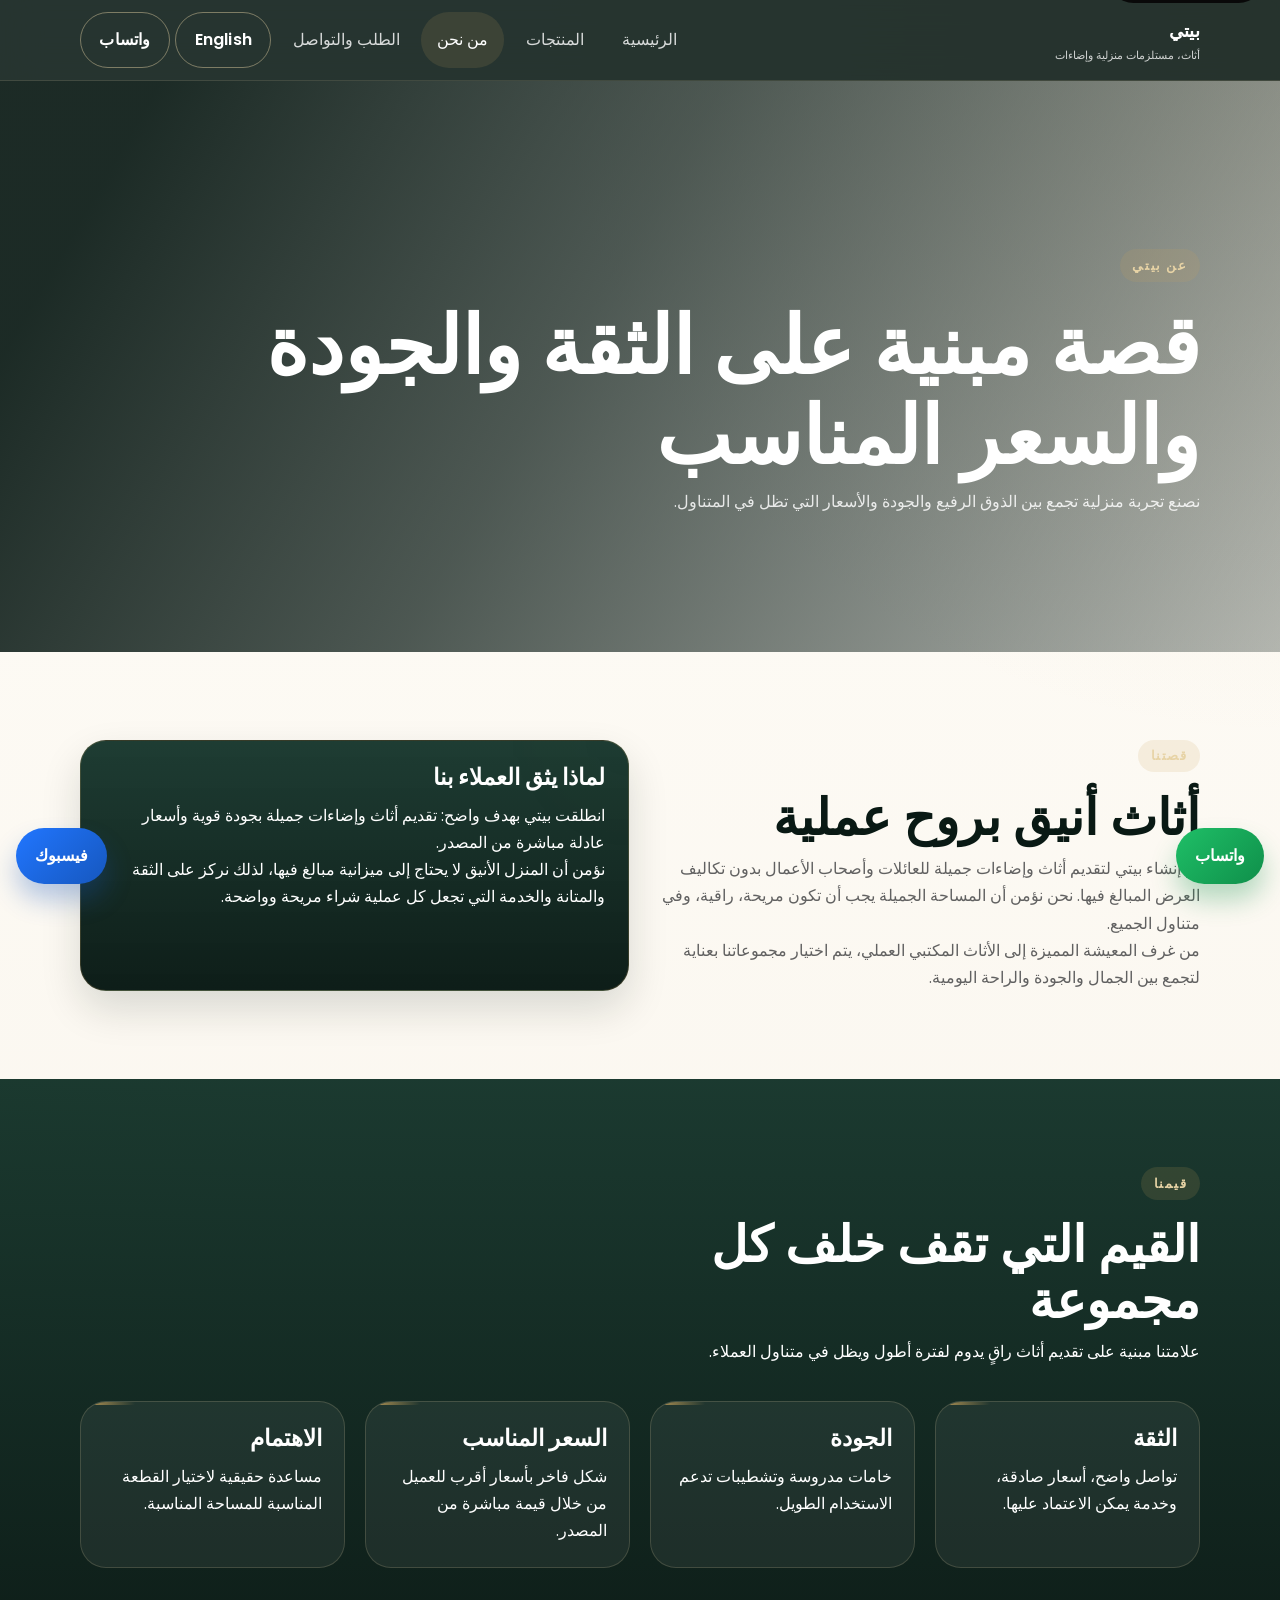
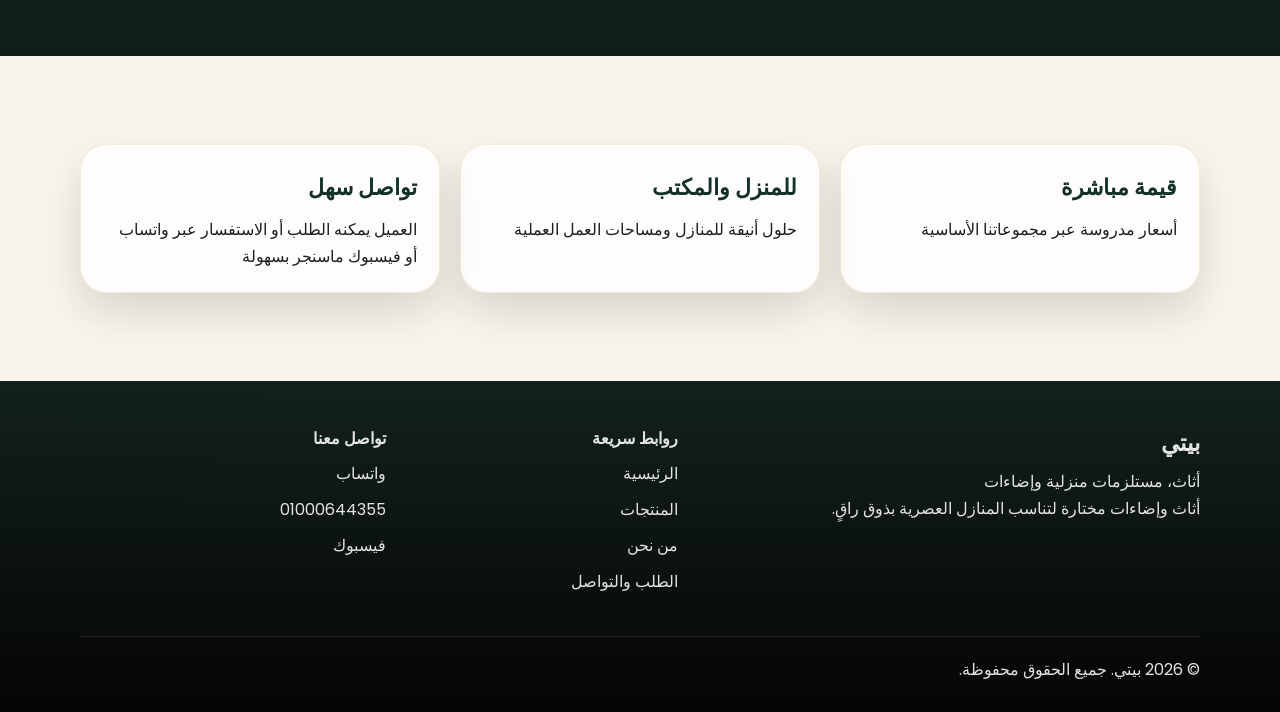
==== about-ar.html @ 2ae5bf15 "yarab y work perfectly" ====
<!DOCTYPE html>
<html lang="ar" dir="rtl">
<head>
  <meta charset="UTF-8">
  <meta name="viewport" content="width=device-width, initial-scale=1.0">
  <meta name="description" content="تعرف على بيتي، علامة مبنية على الثقة والجودة والسعر المناسب.">
  <title>بيتي | من نحن</title>
  <link rel="preconnect" href="https://fonts.googleapis.com">
  <link rel="preconnect" href="https://fonts.gstatic.com" crossorigin>
  <link href="https://fonts.googleapis.com/css2?family=Playfair+Display:wght@500;600;700&family=Poppins:wght@300;400;500;600;700&display=swap" rel="stylesheet">
  <link rel="stylesheet" href="styles.css">
</head>
<body>
  <a class="skip-link" href="#main-content">تخطى إلى المحتوى</a>

  <header class="site-header">
    <div class="container">
      <nav class="navbar" aria-label="التنقل الرئيسي">
        <a class="brand" href="index-ar.html" aria-label="الصفحة الرئيسية لبيتي">
          <span class="brand-text">
            <strong>بيتي</strong>
            <small>أثاث، مستلزمات منزلية وإضاءات</small>
          </span>
        </a>

        <button class="nav-toggle" type="button" aria-expanded="false" aria-controls="nav-menu" aria-label="فتح القائمة">
          <span></span>
          <span></span>
          <span></span>
        </button>

        <div class="nav-menu" id="nav-menu">
          <a class="nav-link" href="index-ar.html">الرئيسية</a>
          <a class="nav-link" href="products-ar.html">المنتجات</a>
          <a class="nav-link active" href="about-ar.html" aria-current="page">من نحن</a>
          <a class="nav-link" href="contact-ar.html">الطلب والتواصل</a>
          <a class="button button-sm button-outline" href="about.html">English</a>
          <a class="button button-sm button-outline" href="https://wa.me/201000644355?text=%D9%85%D8%B1%D8%AD%D8%A8%D8%A7%D9%8B%20%D8%A8%D9%8A%D8%AA%D9%8A%D8%8C%20%D8%A3%D8%B1%D9%8A%D8%AF%20%D9%85%D8%B9%D8%B1%D9%81%D8%A9%20%D9%85%D8%B2%D9%8A%D8%AF%20%D8%B9%D9%86%20%D8%B9%D9%84%D8%A7%D9%85%D8%AA%D9%83%D9%85." target="_blank" rel="noopener noreferrer">واتساب</a>
        </div>
      </nav>
    </div>
  </header>

  <main id="main-content">
    <section class="page-hero page-hero-about">
      <div class="container reveal">
        <span class="eyebrow">عن بيتي</span>
        <h1>قصة مبنية على الثقة والجودة والسعر المناسب</h1>
        <p>نصنع تجربة منزلية تجمع بين الذوق الرفيع والجودة والأسعار التي تظل في المتناول.</p>
      </div>
    </section>

    <section class="section">
      <div class="container split-layout">
        <div class="split-content reveal">
          <span class="eyebrow">قصتنا</span>
          <h2>أثاث أنيق بروح عملية</h2>
          <p>تم إنشاء بيتي لتقديم أثاث وإضاءات جميلة للعائلات وأصحاب الأعمال بدون تكاليف العرض المبالغ فيها. نحن نؤمن أن المساحة الجميلة يجب أن تكون مريحة، راقية، وفي متناول الجميع.</p>
          <p>من غرف المعيشة المميزة إلى الأثاث المكتبي العملي، يتم اختيار مجموعاتنا بعناية لتجمع بين الجمال والجودة والراحة اليومية.</p>
        </div>
        <div class="split-card reveal">
          <h3>لماذا يثق العملاء بنا</h3>
          <p>انطلقت بيتي بهدف واضح: تقديم أثاث وإضاءات جميلة بجودة قوية وأسعار عادلة مباشرة من المصدر.</p>
          <p>نؤمن أن المنزل الأنيق لا يحتاج إلى ميزانية مبالغ فيها، لذلك نركز على الثقة والمتانة والخدمة التي تجعل كل عملية شراء مريحة وواضحة.</p>
        </div>
      </div>
    </section>

    <section class="section section-alt">
      <div class="container">
        <div class="section-heading reveal">
          <span class="eyebrow">قيمنا</span>
          <h2>القيم التي تقف خلف كل مجموعة</h2>
          <p>علامتنا مبنية على تقديم أثاث راقٍ يدوم لفترة أطول ويظل في متناول العملاء.</p>
        </div>

        <div class="feature-grid">
          <article class="feature-card reveal">
            <h3>الثقة</h3>
            <p>تواصل واضح، أسعار صادقة، وخدمة يمكن الاعتماد عليها.</p>
          </article>
          <article class="feature-card reveal">
            <h3>الجودة</h3>
            <p>خامات مدروسة وتشطيبات تدعم الاستخدام الطويل.</p>
          </article>
          <article class="feature-card reveal">
            <h3>السعر المناسب</h3>
            <p>شكل فاخر بأسعار أقرب للعميل من خلال قيمة مباشرة من المصدر.</p>
          </article>
          <article class="feature-card reveal">
            <h3>الاهتمام</h3>
            <p>مساعدة حقيقية لاختيار القطعة المناسبة للمساحة المناسبة.</p>
          </article>
        </div>
      </div>
    </section>

    <section class="section">
      <div class="container stats-grid">
        <article class="stat-card reveal">
          <strong>قيمة مباشرة</strong>
          <span>أسعار مدروسة عبر مجموعاتنا الأساسية</span>
        </article>
        <article class="stat-card reveal">
          <strong>للمنزل والمكتب</strong>
          <span>حلول أنيقة للمنازل ومساحات العمل العملية</span>
        </article>
        <article class="stat-card reveal">
          <strong>تواصل سهل</strong>
          <span>العميل يمكنه الطلب أو الاستفسار عبر واتساب أو فيسبوك ماسنجر بسهولة</span>
        </article>
      </div>
    </section>
  </main>

  <footer class="site-footer">
    <div class="container footer-content">
      <div>
        <h3>بيتي</h3>
        <p>أثاث، مستلزمات منزلية وإضاءات</p>
        <p>أثاث وإضاءات مختارة لتناسب المنازل العصرية بذوق راقٍ.</p>
      </div>
      <div>
        <h4>روابط سريعة</h4>
        <a href="index-ar.html">الرئيسية</a>
        <a href="products-ar.html">المنتجات</a>
        <a href="about-ar.html">من نحن</a>
        <a href="contact-ar.html">الطلب والتواصل</a>
      </div>
      <div>
        <h4>تواصل معنا</h4>
        <a href="https://wa.me/201000644355" target="_blank" rel="noopener noreferrer">واتساب</a>
        <a href="tel:+201000644355">01000644355</a>
        <a href="https://www.facebook.com/profile.php?id=61565101641200" target="_blank" rel="noopener noreferrer">فيسبوك</a>
      </div>
    </div>
    <div class="container footer-bottom">
      <p>© 2026 بيتي. جميع الحقوق محفوظة.</p>
    </div>
  </footer>

  <a class="floating-facebook" href="https://www.facebook.com/profile.php?id=61565101641200" target="_blank" rel="noopener noreferrer" aria-label="افتح فيسبوك">
    <span>فيسبوك</span>
  </a>
  <a class="floating-whatsapp" href="https://wa.me/201000644355?text=%D9%85%D8%B1%D8%AD%D8%A8%D8%A7%D9%8B%20%D8%A8%D9%8A%D8%AA%D9%8A%D8%8C%20%D8%A3%D8%B1%D9%8A%D8%AF%20%D9%85%D8%B9%D8%B1%D9%81%D8%A9%20%D9%85%D8%B2%D9%8A%D8%AF%20%D8%B9%D9%86%20%D8%B9%D9%84%D8%A7%D9%85%D8%AA%D9%83%D9%85." target="_blank" rel="noopener noreferrer" aria-label="التواصل على واتساب">
    <span>واتساب</span>
  </a>

  <script src="script.js"></script>
</body>
</html>
---- styles.css ----
:root {
  --color-forest: #123228;
  --color-forest-deep: #091914;
  --color-gold: #c7a15a;
  --color-gold-soft: #e7d3a5;
  --color-black: #090909;
  --color-white: #ffffff;
  --color-cream: #f7f2e9;
  --color-text: #1f1f1f;
  --color-muted: #616161;
  --color-border: rgba(199, 161, 90, 0.22);
  --shadow-soft: 0 20px 60px rgba(9, 9, 9, 0.12);
  --shadow-card: 0 18px 40px rgba(9, 25, 20, 0.14);
  --radius-lg: 26px;
  --radius-md: 18px;
  --radius-sm: 12px;
  --container: min(1120px, calc(100% - 2rem));
  --transition: 280ms ease;
}

*,
*::before,
*::after {
  box-sizing: border-box;
}

html {
  scroll-behavior: smooth;
}

html[dir="rtl"] body {
  direction: rtl;
}

body {
  margin: 0;
  font-family: "Poppins", sans-serif;
  color: var(--color-text);
  background:
    radial-gradient(circle at top right, rgba(199, 161, 90, 0.12), transparent 28%),
    linear-gradient(180deg, #fffdf8 0%, #f7f2e9 100%);
  line-height: 1.7;
}

img {
  display: block;
  max-width: 100%;
}

a {
  color: inherit;
  text-decoration: none;
}

button,
input,
textarea {
  font: inherit;
}

.skip-link {
  position: absolute;
  top: -3rem;
  left: 1rem;
  z-index: 1000;
  padding: 0.75rem 1rem;
  background: var(--color-black);
  color: var(--color-white);
  border-radius: 999px;
}

.skip-link:focus {
  top: 1rem;
}

html[dir="rtl"] .skip-link {
  left: auto;
  right: 1rem;
}

.container {
  width: var(--container);
  margin-inline: auto;
}

.site-header {
  position: sticky;
  top: 0;
  z-index: 999;
  backdrop-filter: blur(18px);
  background: rgba(9, 25, 20, 0.88);
  border-bottom: 1px solid rgba(231, 211, 165, 0.14);
}

.navbar {
  position: relative;
  display: flex;
  align-items: center;
  justify-content: space-between;
  min-height: 80px;
  gap: 1rem;
}

.brand {
  display: inline-flex;
  align-items: center;
  gap: 0.85rem;
  color: var(--color-white);
}

.brand-text {
  display: flex;
  flex-direction: column;
  gap: 0.1rem;
}

.brand-text strong {
  font-family: "Playfair Display", serif;
  font-size: 1.1rem;
  letter-spacing: 0.02em;
}

.brand-text small {
  font-size: 0.7rem;
  color: rgba(255, 255, 255, 0.78);
}

.nav-toggle {
  display: inline-flex;
  flex-direction: column;
  justify-content: center;
  gap: 0.3rem;
  width: 3rem;
  height: 3rem;
  border: 1px solid rgba(231, 211, 165, 0.25);
  border-radius: 50%;
  background: transparent;
  color: var(--color-white);
  cursor: pointer;
}

.nav-toggle span {
  width: 1.2rem;
  height: 2px;
  margin-inline: auto;
  background: var(--color-white);
  transition: transform var(--transition), opacity var(--transition);
}

.nav-menu {
  position: absolute;
  inset: calc(100% + 0.8rem) 0 auto;
  display: grid;
  gap: 0.35rem;
  padding: 1rem;
  border-radius: var(--radius-md);
  background: rgba(7, 16, 13, 0.97);
  border: 1px solid rgba(231, 211, 165, 0.18);
  box-shadow: var(--shadow-soft);
  opacity: 0;
  visibility: hidden;
  transform: translateY(-10px);
  transition: opacity var(--transition), transform var(--transition), visibility var(--transition);
}

.nav-menu.is-open {
  opacity: 1;
  visibility: visible;
  transform: translateY(0);
}

.nav-link {
  padding: 0.9rem 1rem;
  color: rgba(255, 255, 255, 0.82);
  border-radius: 999px;
  transition: color var(--transition), background-color var(--transition);
}

.nav-link:hover,
.nav-link.active {
  color: var(--color-white);
  background: rgba(199, 161, 90, 0.14);
}

.button {
  display: inline-flex;
  align-items: center;
  justify-content: center;
  gap: 0.5rem;
  min-height: 3.2rem;
  padding: 0.85rem 1.4rem;
  border-radius: 999px;
  border: 1px solid transparent;
  font-weight: 600;
  letter-spacing: 0.01em;
  transition: transform var(--transition), box-shadow var(--transition), background-color var(--transition), color var(--transition), border-color var(--transition);
}

.button:hover {
  transform: translateY(-2px);
}

.button-sm {
  min-height: 2.8rem;
  padding-inline: 1.15rem;
}

.button-primary {
  color: var(--color-forest-deep);
  background: linear-gradient(135deg, var(--color-gold-soft), var(--color-gold));
  box-shadow: 0 12px 24px rgba(199, 161, 90, 0.25);
}

.button-secondary,
.button-outline {
  color: var(--color-white);
  background: transparent;
  border-color: rgba(231, 211, 165, 0.45);
}

.button-secondary:hover,
.button-outline:hover {
  background: rgba(231, 211, 165, 0.08);
  box-shadow: 0 10px 20px rgba(9, 9, 9, 0.15);
}

.hero-section,
.page-hero {
  position: relative;
  overflow: hidden;
}

.hero-section {
  min-height: calc(100vh - 80px);
  display: grid;
  align-items: center;
}

.hero-background,
.page-hero::before {
  position: absolute;
  inset: 0;
  background-position: center;
  background-size: cover;
}

.hero-background {
  background-image: url("https://images.unsplash.com/photo-1505693416388-a4ab4f6b5f56?auto=format&fit=crop&w=1600&q=80");
  transform: scale(1.06);
}

.hero-overlay,
.page-hero::after {
  position: absolute;
  inset: 0;
  background:
    linear-gradient(120deg, rgba(9, 25, 20, 0.92) 10%, rgba(9, 25, 20, 0.72) 45%, rgba(9, 25, 20, 0.3) 100%);
}

.hero-content,
.page-hero .container {
  position: relative;
  z-index: 1;
  padding-block: 4.5rem;
}

.section-intro,
.section-heading {
  max-width: 40rem;
}

.eyebrow {
  display: inline-block;
  margin-bottom: 0.9rem;
  padding: 0.35rem 0.8rem;
  border-radius: 999px;
  background: rgba(199, 161, 90, 0.15);
  color: var(--color-gold-soft);
  font-size: 0.8rem;
  font-weight: 600;
  letter-spacing: 0.12em;
  text-transform: uppercase;
}

h1,
h2,
h3,
h4 {
  margin: 0 0 0.8rem;
  font-family: "Playfair Display", serif;
  line-height: 1.12;
}

h1 {
  font-size: clamp(2.5rem, 7vw, 5rem);
  color: var(--color-white);
}

h2 {
  font-size: clamp(2rem, 5vw, 3.1rem);
  color: var(--color-forest-deep);
}

h3 {
  font-size: 1.45rem;
  color: var(--color-forest-deep);
}

p {
  margin: 0;
  color: var(--color-muted);
}

.hero-subtitle,
.hero-copy {
  max-width: 42rem;
  color: rgba(255, 255, 255, 0.86);
}

.hero-copy {
  margin-top: 1rem;
}

html[dir="rtl"] .section-intro,
html[dir="rtl"] .section-heading,
html[dir="rtl"] .product-content,
html[dir="rtl"] .split-content,
html[dir="rtl"] .split-card,
html[dir="rtl"] .contact-panel,
html[dir="rtl"] .contact-form-card,
html[dir="rtl"] .site-footer {
  text-align: right;
}

.hero-actions {
  display: flex;
  flex-wrap: wrap;
  gap: 0.9rem;
  margin-top: 2rem;
}

.section {
  padding-block: 4.5rem;
}

.section-alt {
  background:
    linear-gradient(180deg, rgba(18, 50, 40, 0.96), rgba(9, 25, 20, 0.98)),
    radial-gradient(circle at top left, rgba(199, 161, 90, 0.16), transparent 24%);
  color: var(--color-white);
}

.section-alt h2,
.section-alt h3,
.section-alt p {
  color: var(--color-white);
}

.section-heading {
  margin-bottom: 2.2rem;
}

.product-grid,
.feature-grid,
.stats-grid {
  display: grid;
  gap: 1.25rem;
}

.product-grid {
  grid-template-columns: repeat(auto-fit, minmax(245px, 1fr));
}

.product-grid-large {
  grid-template-columns: repeat(auto-fit, minmax(260px, 1fr));
}

.product-card,
.feature-card,
.split-card,
.contact-form-card,
.contact-panel,
.stat-card,
.cta-box {
  border: 1px solid var(--color-border);
  border-radius: var(--radius-lg);
  background: rgba(255, 255, 255, 0.8);
  box-shadow: var(--shadow-card);
}

.section-alt .feature-card,
.section-alt .cta-box {
  background: rgba(255, 255, 255, 0.06);
  border-color: rgba(231, 211, 165, 0.18);
  box-shadow: none;
}

.product-card {
  overflow: hidden;
  transition: transform var(--transition), box-shadow var(--transition), border-color var(--transition);
}

.product-card:hover,
.gallery-card:hover {
  transform: translateY(-8px);
  box-shadow: 0 22px 42px rgba(9, 25, 20, 0.18);
}

.product-card:hover {
  border-color: rgba(199, 161, 90, 0.45);
}

.product-media {
  overflow: hidden;
  aspect-ratio: 1 / 0.88;
}

.product-media img,
.gallery-card img {
  width: 100%;
  height: 100%;
  object-fit: cover;
  transition: transform 450ms ease;
}

.product-card:hover .product-media img,
.gallery-card:hover img {
  transform: scale(1.06);
}

.product-content,
.feature-card,
.split-card,
.contact-form-card,
.contact-panel,
.stat-card {
  padding: 1.4rem;
}

.product-category {
  display: inline-block;
  margin-bottom: 0.7rem;
  color: var(--color-gold);
  font-size: 0.82rem;
  font-weight: 600;
  text-transform: uppercase;
  letter-spacing: 0.09em;
}

.product-content strong {
  display: inline-block;
  margin-top: 1rem;
  color: var(--color-forest);
  font-weight: 700;
}

.feature-grid {
  grid-template-columns: repeat(auto-fit, minmax(220px, 1fr));
}

.feature-card {
  position: relative;
  overflow: hidden;
}

.feature-card::before {
  content: "";
  position: absolute;
  inset: 0 auto auto 0;
  width: 54px;
  height: 3px;
  background: linear-gradient(90deg, var(--color-gold), transparent);
}

.gallery-grid {
  display: grid;
  grid-template-columns: repeat(2, 1fr);
  gap: 1rem;
}

.gallery-card {
  overflow: hidden;
  min-height: 220px;
  border-radius: var(--radius-lg);
  box-shadow: var(--shadow-card);
  transition: transform var(--transition), box-shadow var(--transition);
}

.gallery-tall {
  grid-row: span 2;
}

.gallery-wide {
  grid-column: 1 / -1;
}

.cta-section {
  padding-top: 0;
}

.cta-box {
  display: grid;
  gap: 1.2rem;
  align-items: center;
  padding: 1.8rem;
}

.page-hero {
  padding-block: 6rem 4rem;
  color: var(--color-white);
}

.page-hero::before {
  content: "";
}

.page-hero::after {
  content: "";
}

.page-hero-products::before {
  background-image: url("https://images.unsplash.com/photo-1484154218962-a197022b5858?auto=format&fit=crop&w=1600&q=80");
}

.page-hero-about::before {
  background-image: url("https://images.unsplash.com/photo-1524758631624-e2822e304c36?auto=format&fit=crop&w=1600&q=80");
}

.page-hero-contact::before {
  background-image: url("https://images.unsplash.com/photo-1497366754035-f200968a6e72?auto=format&fit=crop&w=1600&q=80");
}

.page-hero p {
  max-width: 42rem;
  color: rgba(255, 255, 255, 0.84);
}

.filter-bar {
  display: flex;
  flex-wrap: wrap;
  gap: 0.75rem;
  margin-bottom: 2rem;
}

.filter-button {
  min-height: 2.9rem;
  padding: 0.8rem 1.2rem;
  border: 1px solid rgba(18, 50, 40, 0.12);
  border-radius: 999px;
  background: rgba(255, 255, 255, 0.9);
  color: var(--color-forest);
  cursor: pointer;
  transition: transform var(--transition), background-color var(--transition), color var(--transition), border-color var(--transition);
}

.filter-button:hover,
.filter-button.is-active {
  color: var(--color-white);
  background: var(--color-forest);
  border-color: var(--color-forest);
  transform: translateY(-2px);
}

.filter-item.is-hidden {
  display: none;
}

.split-layout,
.contact-layout {
  display: grid;
  gap: 1.4rem;
}

.split-card {
  background:
    linear-gradient(180deg, rgba(18, 50, 40, 0.95), rgba(9, 25, 20, 0.98)),
    radial-gradient(circle at top right, rgba(199, 161, 90, 0.16), transparent 25%);
}

.split-card h3,
.split-card p {
  color: var(--color-white);
}

.stats-grid {
  grid-template-columns: repeat(auto-fit, minmax(220px, 1fr));
}

.stat-card strong {
  display: block;
  margin-bottom: 0.65rem;
  font-family: "Playfair Display", serif;
  font-size: 1.4rem;
  color: var(--color-forest);
}

.contact-list {
  display: grid;
  gap: 0.85rem;
  margin-top: 1.6rem;
}

.quick-contact-grid {
  display: grid;
  gap: 0.85rem;
  margin-block: 1.2rem 1.4rem;
}

.quick-contact-card {
  display: grid;
  gap: 0.25rem;
  padding: 1rem 1.15rem;
  border-radius: var(--radius-md);
  border: 1px solid var(--color-border);
  box-shadow: var(--shadow-card);
  transition: transform var(--transition), box-shadow var(--transition), border-color var(--transition);
}

.quick-contact-card:hover {
  transform: translateY(-4px);
  box-shadow: 0 18px 30px rgba(9, 25, 20, 0.15);
}

.quick-contact-card strong {
  color: var(--color-white);
}

.quick-contact-card span {
  color: rgba(255, 255, 255, 0.84);
}

.quick-whatsapp {
  background: linear-gradient(135deg, #19b85e, #0f8f4a);
}

.quick-facebook {
  background: linear-gradient(135deg, #2176ff, #1657be);
}

.quick-call {
  background: linear-gradient(135deg, var(--color-forest), var(--color-forest-deep));
}

.contact-item {
  display: grid;
  gap: 0.2rem;
  padding: 1rem 1.15rem;
  border-radius: var(--radius-md);
  background: rgba(18, 50, 40, 0.05);
  transition: transform var(--transition), background-color var(--transition);
}

.contact-item:hover {
  transform: translateY(-3px);
  background: rgba(199, 161, 90, 0.12);
}

.contact-item strong {
  color: var(--color-forest);
}

.contact-form {
  display: grid;
  gap: 0.8rem;
}

.contact-form label {
  color: var(--color-forest);
  font-weight: 600;
}

.contact-form input,
.contact-form textarea,
.contact-form select {
  width: 100%;
  padding: 0.9rem 1rem;
  border: 1px solid rgba(18, 50, 40, 0.14);
  border-radius: 14px;
  background: rgba(255, 255, 255, 0.9);
  color: var(--color-text);
  outline: none;
  transition: border-color var(--transition), box-shadow var(--transition);
}

.contact-form input:focus,
.contact-form textarea:focus,
.contact-form select:focus {
  border-color: var(--color-gold);
  box-shadow: 0 0 0 4px rgba(199, 161, 90, 0.14);
}

.form-note,
.form-status {
  font-size: 0.92rem;
}

.form-status {
  color: var(--color-forest);
  min-height: 1.2rem;
}

.form-status.is-success {
  color: #157347;
}

.form-status.is-error {
  color: #a63a24;
}

.site-footer {
  padding-top: 3rem;
  color: rgba(255, 255, 255, 0.86);
  background:
    linear-gradient(180deg, rgba(9, 25, 20, 0.96), rgba(0, 0, 0, 0.98)),
    radial-gradient(circle at top left, rgba(199, 161, 90, 0.18), transparent 22%);
}

.footer-content {
  display: grid;
  gap: 1.5rem;
  padding-bottom: 2rem;
}

.site-footer h3,
.site-footer h4,
.site-footer p,
.site-footer a {
  color: rgba(255, 255, 255, 0.88);
}

.site-footer h4 {
  margin-bottom: 0.8rem;
}

.site-footer a {
  display: block;
  margin-bottom: 0.55rem;
  transition: color var(--transition);
}

.site-footer a:hover {
  color: var(--color-gold-soft);
}

.footer-bottom {
  padding-block: 1.2rem 1.8rem;
  border-top: 1px solid rgba(231, 211, 165, 0.12);
}

.floating-whatsapp {
  position: fixed;
  right: 1rem;
  bottom: 1rem;
  z-index: 990;
  display: inline-flex;
  align-items: center;
  justify-content: center;
  min-height: 3.5rem;
  padding-inline: 1.2rem;
  border-radius: 999px;
  background: linear-gradient(135deg, #1fbf67, #0f8f4a);
  color: var(--color-white);
  font-weight: 700;
  box-shadow: 0 16px 26px rgba(15, 143, 74, 0.3);
  transition: transform var(--transition), box-shadow var(--transition);
}

.floating-whatsapp:hover {
  transform: translateY(-3px);
  box-shadow: 0 22px 30px rgba(15, 143, 74, 0.36);
}

.floating-facebook {
  position: fixed;
  left: 1rem;
  bottom: 1rem;
  z-index: 990;
  display: inline-flex;
  align-items: center;
  justify-content: center;
  min-height: 3.5rem;
  padding-inline: 1.2rem;
  border-radius: 999px;
  background: linear-gradient(135deg, #2176ff, #1657be);
  color: var(--color-white);
  font-weight: 700;
  box-shadow: 0 16px 26px rgba(22, 87, 190, 0.3);
  transition: transform var(--transition), box-shadow var(--transition);
}

.floating-facebook:hover {
  transform: translateY(-3px);
  box-shadow: 0 22px 30px rgba(22, 87, 190, 0.36);
}

.product-actions {
  display: flex;
  flex-wrap: wrap;
  gap: 0.75rem;
  margin-top: 1rem;
}

.product-actions .button {
  min-height: 2.85rem;
  padding-inline: 1.05rem;
  flex: 1 1 180px;
}

.facebook-product-link.is-copied {
  color: var(--color-forest-deep);
  background: linear-gradient(135deg, var(--color-gold-soft), var(--color-gold));
  border-color: transparent;
}

.form-grid {
  display: grid;
  gap: 0.9rem;
}

.info-list {
  display: grid;
  gap: 0.85rem;
  margin-block: 1.4rem 1.6rem;
}

.info-item {
  display: grid;
  gap: 0.2rem;
  padding: 1rem 1.15rem;
  border-radius: var(--radius-md);
  background: rgba(18, 50, 40, 0.05);
}

.info-item strong {
  color: var(--color-forest);
}

.reveal {
  opacity: 0;
  transform: translateY(26px);
  transition: opacity 700ms ease, transform 700ms ease;
}

.reveal.is-visible {
  opacity: 1;
  transform: translateY(0);
}

@media (min-width: 720px) {
  .gallery-grid {
    grid-template-columns: repeat(4, 1fr);
    grid-auto-rows: 220px;
  }

  .cta-box,
  .split-layout,
  .contact-layout,
  .footer-content {
    grid-template-columns: repeat(2, minmax(0, 1fr));
  }

  .form-grid {
    grid-template-columns: repeat(2, minmax(0, 1fr));
  }

  .quick-contact-grid {
    grid-template-columns: repeat(3, minmax(0, 1fr));
  }
}

@media (min-width: 900px) {
  .nav-toggle {
    display: none;
  }

  .nav-menu {
    position: static;
    display: flex;
    align-items: center;
    gap: 0.35rem;
    padding: 0;
    background: transparent;
    border: 0;
    box-shadow: none;
    opacity: 1;
    visibility: visible;
    transform: none;
  }

  .nav-link {
    padding-inline: 1rem;
  }

  .hero-content {
    padding-block: 7rem;
  }

  .section {
    padding-block: 5.5rem;
  }

  .contact-layout {
    grid-template-columns: 0.95fr 1.05fr;
  }

  .footer-content {
    grid-template-columns: 1.3fr 0.7fr 0.8fr;
  }
}

@media (max-width: 719px) {
  .gallery-tall,
  .gallery-wide {
    grid-row: auto;
    grid-column: auto;
  }

  .floating-facebook,
  .floating-whatsapp {
    min-height: 3.15rem;
    padding-inline: 0.95rem;
    font-size: 0.9rem;
  }
}

@media (prefers-reduced-motion: reduce) {
  html {
    scroll-behavior: auto;
  }

  *,
  *::before,
  *::after {
    animation-duration: 0.01ms !important;
    animation-iteration-count: 1 !important;
    transition-duration: 0.01ms !important;
    scroll-behavior: auto !important;
  }

  .reveal {
    opacity: 1;
    transform: none;
  }
}
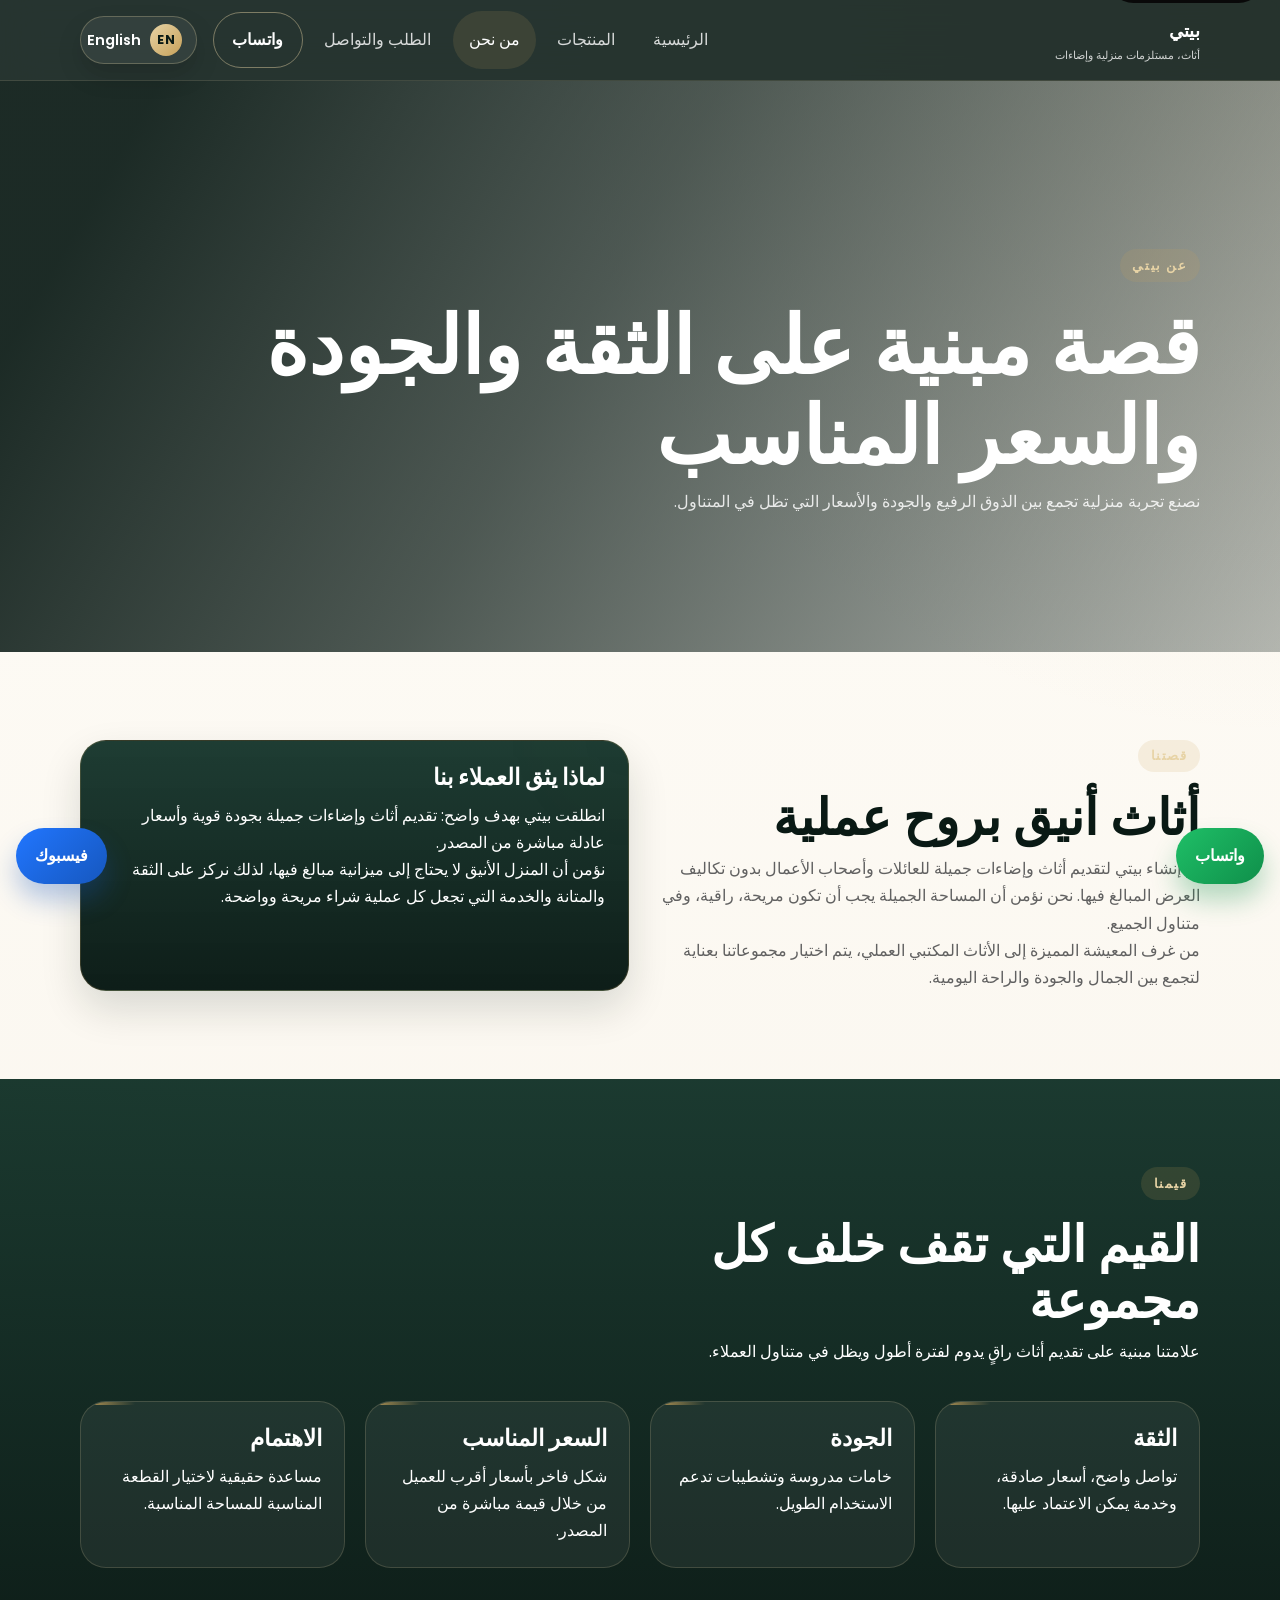
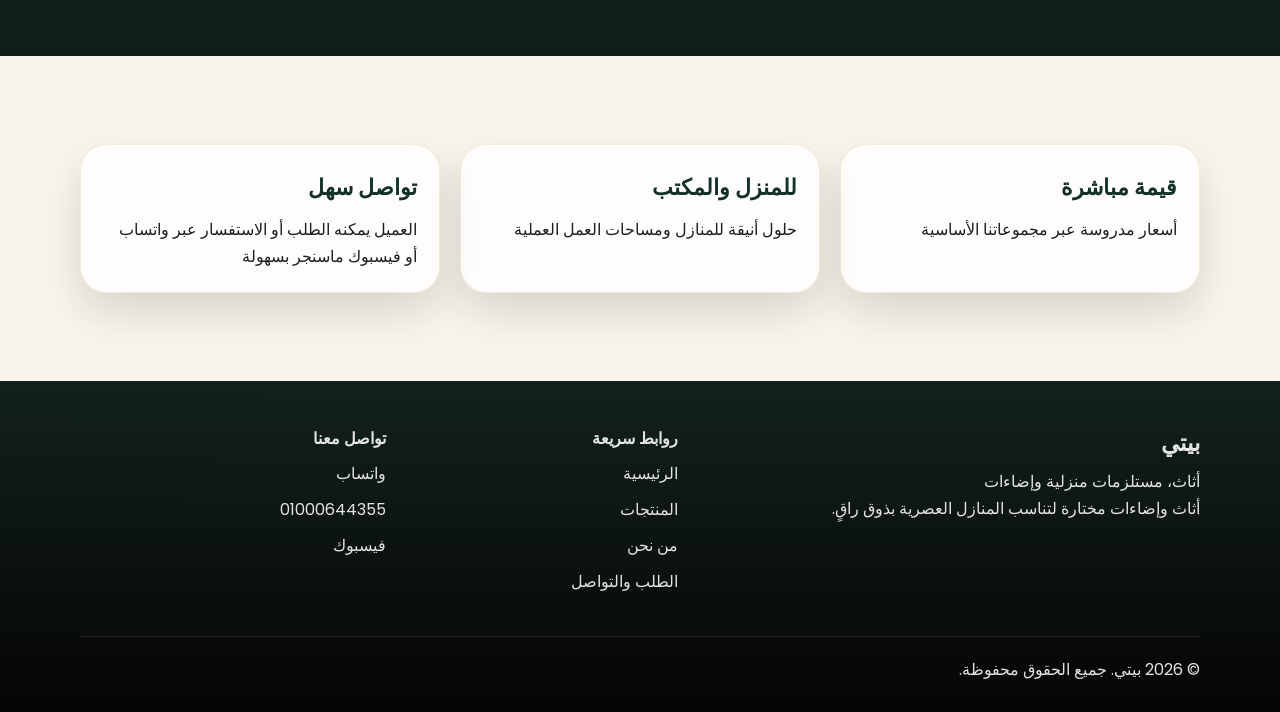
==== commit 2da88b3f: "again" ====
--- a/about-ar.html
+++ b/about-ar.html
@@ -23,20 +23,28 @@
           </span>
         </a>
 
-        <button class="nav-toggle" type="button" aria-expanded="false" aria-controls="nav-menu" aria-label="فتح القائمة">
-          <span></span>
-          <span></span>
-          <span></span>
-        </button>
-
         <div class="nav-menu" id="nav-menu">
           <a class="nav-link" href="index-ar.html">الرئيسية</a>
           <a class="nav-link" href="products-ar.html">المنتجات</a>
           <a class="nav-link active" href="about-ar.html" aria-current="page">من نحن</a>
           <a class="nav-link" href="contact-ar.html">الطلب والتواصل</a>
-          <a class="button button-sm button-outline" href="about.html">English</a>
           <a class="button button-sm button-outline" href="https://wa.me/201000644355?text=%D9%85%D8%B1%D8%AD%D8%A8%D8%A7%D9%8B%20%D8%A8%D9%8A%D8%AA%D9%8A%D8%8C%20%D8%A3%D8%B1%D9%8A%D8%AF%20%D9%85%D8%B9%D8%B1%D9%81%D8%A9%20%D9%85%D8%B2%D9%8A%D8%AF%20%D8%B9%D9%86%20%D8%B9%D9%84%D8%A7%D9%85%D8%AA%D9%83%D9%85." target="_blank" rel="noopener noreferrer">واتساب</a>
         </div>
+
+        <div class="navbar-actions">
+          <a class="lang-switch" href="about.html" aria-label="التبديل إلى الإنجليزية">
+            <span class="lang-switch-code">EN</span>
+            <span class="lang-switch-text">English</span>
+          </a>
+
+          <button class="nav-toggle" type="button" aria-expanded="false" aria-controls="nav-menu" aria-label="فتح القائمة" data-open-label="فتح القائمة" data-close-label="إغلاق القائمة">
+            <span></span>
+            <span></span>
+            <span></span>
+          </button>
+        </div>
+
+        <button class="nav-backdrop" type="button" aria-label="إغلاق التنقل"></button>
       </nav>
     </div>
   </header>
--- a/styles.css
+++ b/styles.css
@@ -42,6 +42,10 @@
   line-height: 1.7;
 }
 
+body.nav-open {
+  overflow: hidden;
+}
+
 img {
   display: block;
   max-width: 100%;
@@ -87,6 +91,7 @@
   position: sticky;
   top: 0;
   z-index: 999;
+  isolation: isolate;
   backdrop-filter: blur(18px);
   background: rgba(9, 25, 20, 0.88);
   border-bottom: 1px solid rgba(231, 211, 165, 0.14);
@@ -96,7 +101,6 @@
   position: relative;
   display: flex;
   align-items: center;
-  justify-content: space-between;
   min-height: 80px;
   gap: 1rem;
 }
@@ -105,6 +109,7 @@
   display: inline-flex;
   align-items: center;
   gap: 0.85rem;
+  min-width: 0;
   color: var(--color-white);
 }
 
@@ -118,11 +123,59 @@
   font-family: "Playfair Display", serif;
   font-size: 1.1rem;
   letter-spacing: 0.02em;
+  white-space: nowrap;
 }
 
 .brand-text small {
   font-size: 0.7rem;
   color: rgba(255, 255, 255, 0.78);
+}
+
+.navbar-actions {
+  display: inline-flex;
+  align-items: center;
+  gap: 0.7rem;
+  margin-inline-start: auto;
+}
+
+.lang-switch {
+  display: inline-flex;
+  align-items: center;
+  gap: 0.55rem;
+  min-height: 3rem;
+  padding: 0.35rem 0.85rem 0.35rem 0.4rem;
+  border: 1px solid rgba(231, 211, 165, 0.28);
+  border-radius: 999px;
+  background: rgba(255, 255, 255, 0.06);
+  color: var(--color-white);
+  box-shadow: 0 12px 24px rgba(0, 0, 0, 0.16);
+  transition: transform var(--transition), background-color var(--transition), border-color var(--transition);
+}
+
+.lang-switch:hover {
+  transform: translateY(-2px);
+  background: rgba(255, 255, 255, 0.1);
+  border-color: rgba(231, 211, 165, 0.42);
+}
+
+.lang-switch-code {
+  display: inline-flex;
+  align-items: center;
+  justify-content: center;
+  width: 2rem;
+  height: 2rem;
+  border-radius: 50%;
+  background: linear-gradient(135deg, var(--color-gold-soft), var(--color-gold));
+  color: var(--color-forest-deep);
+  font-size: 0.78rem;
+  font-weight: 700;
+  letter-spacing: 0.08em;
+}
+
+.lang-switch-text {
+  font-size: 0.9rem;
+  font-weight: 600;
+  line-height: 1;
 }
 
 .nav-toggle {
@@ -130,13 +183,21 @@
   flex-direction: column;
   justify-content: center;
   gap: 0.3rem;
-  width: 3rem;
-  height: 3rem;
+  width: 3.25rem;
+  height: 3.25rem;
+  padding: 0;
   border: 1px solid rgba(231, 211, 165, 0.25);
-  border-radius: 50%;
-  background: transparent;
+  border-radius: 999px;
+  background: rgba(255, 255, 255, 0.06);
   color: var(--color-white);
   cursor: pointer;
+  transition: background-color var(--transition), border-color var(--transition), transform var(--transition);
+}
+
+.nav-toggle:hover {
+  transform: translateY(-2px);
+  background: rgba(255, 255, 255, 0.1);
+  border-color: rgba(231, 211, 165, 0.42);
 }
 
 .nav-toggle span {
@@ -147,19 +208,34 @@
   transition: transform var(--transition), opacity var(--transition);
 }
 
+.nav-toggle.is-open span:nth-child(1) {
+  transform: translateY(0.32rem) rotate(45deg);
+}
+
+.nav-toggle.is-open span:nth-child(2) {
+  opacity: 0;
+}
+
+.nav-toggle.is-open span:nth-child(3) {
+  transform: translateY(-0.32rem) rotate(-45deg);
+}
+
 .nav-menu {
   position: absolute;
   inset: calc(100% + 0.8rem) 0 auto;
   display: grid;
-  gap: 0.35rem;
+  gap: 0.55rem;
   padding: 1rem;
-  border-radius: var(--radius-md);
+  border-radius: 24px;
   background: rgba(7, 16, 13, 0.97);
   border: 1px solid rgba(231, 211, 165, 0.18);
   box-shadow: var(--shadow-soft);
   opacity: 0;
   visibility: hidden;
   transform: translateY(-10px);
+  z-index: 1002;
+  max-height: calc(100vh - 7rem);
+  overflow-y: auto;
   transition: opacity var(--transition), transform var(--transition), visibility var(--transition);
 }
 
@@ -169,17 +245,46 @@
   transform: translateY(0);
 }
 
+.nav-menu .button {
+  width: 100%;
+}
+
+.nav-backdrop {
+  position: fixed;
+  inset: 0;
+  z-index: 1001;
+  border: 0;
+  padding: 0;
+  background: rgba(9, 25, 20, 0.52);
+  opacity: 0;
+  visibility: hidden;
+  pointer-events: none;
+  transition: opacity var(--transition), visibility var(--transition);
+}
+
+.nav-backdrop.is-open {
+  opacity: 1;
+  visibility: visible;
+  pointer-events: auto;
+}
+
 .nav-link {
-  padding: 0.9rem 1rem;
+  display: flex;
+  align-items: center;
+  min-height: 3.25rem;
+  padding: 0.95rem 1rem;
   color: rgba(255, 255, 255, 0.82);
-  border-radius: 999px;
-  transition: color var(--transition), background-color var(--transition);
+  border: 1px solid rgba(255, 255, 255, 0.04);
+  border-radius: 18px;
+  background: rgba(255, 255, 255, 0.03);
+  transition: color var(--transition), background-color var(--transition), border-color var(--transition);
 }
 
 .nav-link:hover,
 .nav-link.active {
   color: var(--color-white);
   background: rgba(199, 161, 90, 0.14);
+  border-color: rgba(231, 211, 165, 0.16);
 }
 
 .button {
@@ -873,6 +978,10 @@
     display: none;
   }
 
+  .navbar-actions {
+    margin-inline-start: 0;
+  }
+
   .nav-menu {
     position: static;
     display: flex;
@@ -885,10 +994,25 @@
     opacity: 1;
     visibility: visible;
     transform: none;
+    max-height: none;
+    overflow: visible;
+    margin-inline-start: auto;
   }
 
   .nav-link {
     padding-inline: 1rem;
+    min-height: auto;
+    border: 0;
+    border-radius: 999px;
+    background: transparent;
+  }
+
+  .nav-menu .button {
+    width: auto;
+  }
+
+  .nav-backdrop {
+    display: none;
   }
 
   .hero-content {
@@ -909,6 +1033,10 @@
 }
 
 @media (max-width: 719px) {
+  .brand-text small {
+    display: none;
+  }
+
   .gallery-tall,
   .gallery-wide {
     grid-row: auto;
@@ -920,6 +1048,40 @@
     min-height: 3.15rem;
     padding-inline: 0.95rem;
     font-size: 0.9rem;
+  }
+}
+
+@media (max-width: 560px) {
+  .navbar {
+    min-height: 74px;
+  }
+
+  .navbar-actions {
+    gap: 0.5rem;
+  }
+
+  .lang-switch {
+    padding-inline: 0.38rem 0.72rem;
+  }
+
+  .lang-switch-text {
+    font-size: 0.82rem;
+  }
+}
+
+@media (max-width: 420px) {
+  .lang-switch {
+    min-height: 2.8rem;
+    padding-inline: 0.38rem;
+  }
+
+  .lang-switch-text {
+    display: none;
+  }
+
+  .nav-toggle {
+    width: 2.95rem;
+    height: 2.95rem;
   }
 }
 
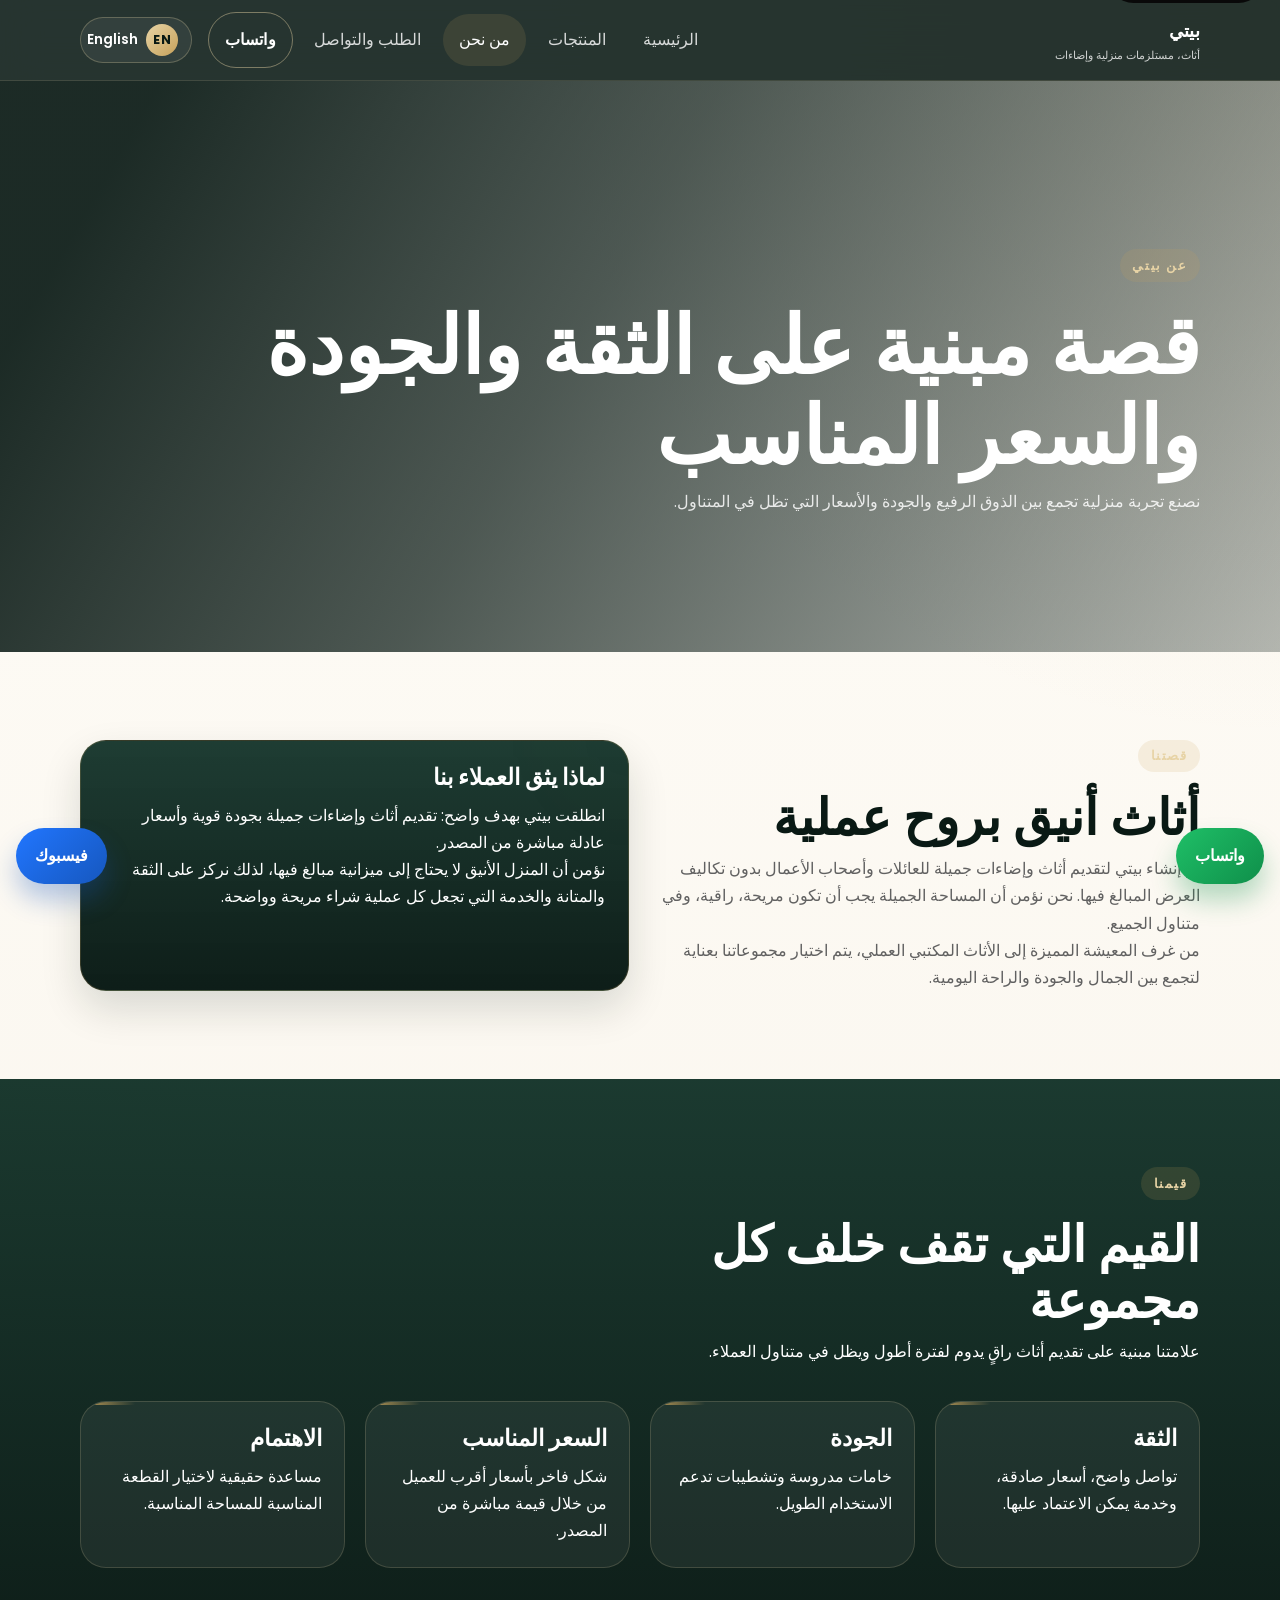
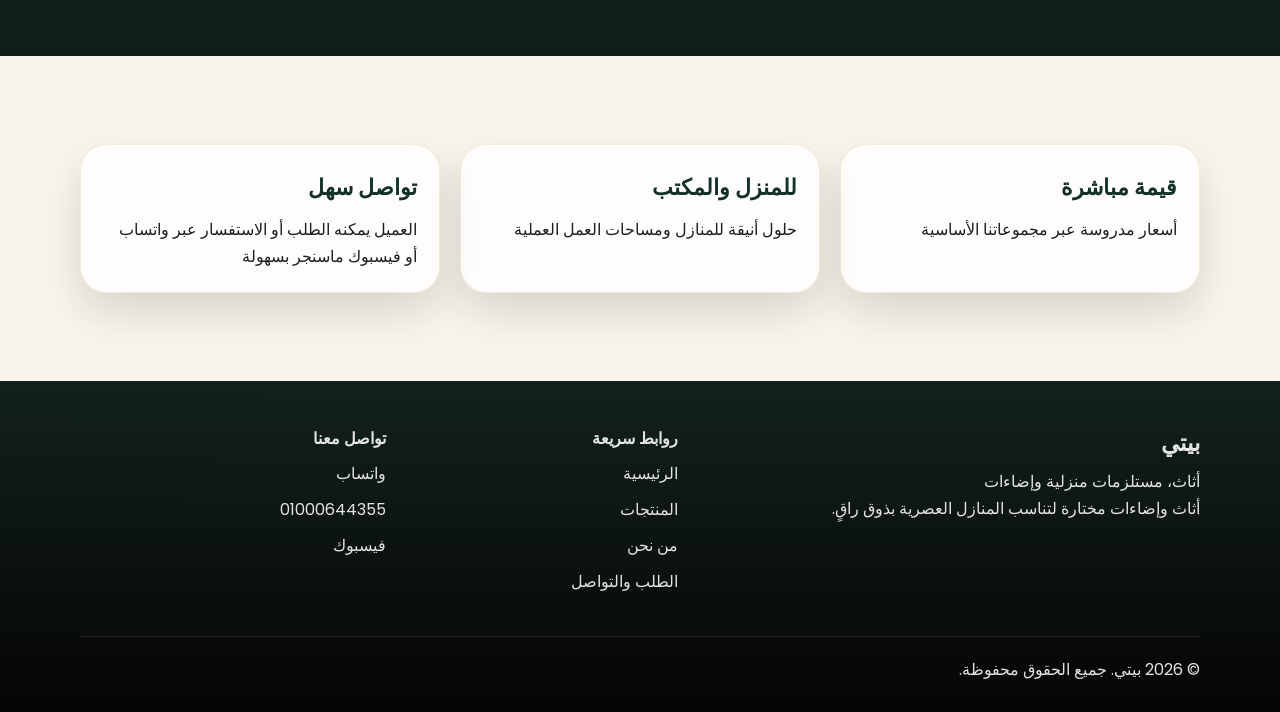
==== commit 788bab73: "redifne" ====
--- a/about-ar.html
+++ b/about-ar.html
@@ -5,6 +5,10 @@
   <meta name="viewport" content="width=device-width, initial-scale=1.0">
   <meta name="description" content="تعرف على بيتي، علامة مبنية على الثقة والجودة والسعر المناسب.">
   <title>بيتي | من نحن</title>
+  <meta property="og:title" content="Beity | About Us">
+  <meta property="og:description" content="Learn about Beity, a furniture brand built on trust, quality, and affordability.">
+  <meta property="og:image" content="https://images.unsplash.com/photo-1524758631624-e2822e304c36?auto=format&fit=crop&w=1200&q=80">
+  <meta property="og:type" content="website">
   <link rel="preconnect" href="https://fonts.googleapis.com">
   <link rel="preconnect" href="https://fonts.gstatic.com" crossorigin>
   <link href="https://fonts.googleapis.com/css2?family=Playfair+Display:wght@500;600;700&family=Poppins:wght@300;400;500;600;700&display=swap" rel="stylesheet">
--- a/styles.css
+++ b/styles.css
@@ -518,6 +518,7 @@
 .product-media {
   overflow: hidden;
   aspect-ratio: 1 / 0.88;
+  position: relative;
 }
 
 .product-media img,
@@ -531,6 +532,30 @@
 .product-card:hover .product-media img,
 .gallery-card:hover img {
   transform: scale(1.06);
+}
+
+.product-badge {
+  position: absolute;
+  top: 0.85rem;
+  right: 0.85rem;
+  display: inline-flex;
+  align-items: center;
+  min-height: 2rem;
+  padding-inline: 0.8rem;
+  border-radius: 999px;
+  border: 1px solid rgba(18, 50, 40, 0.12);
+  background: rgba(255, 255, 255, 0.95);
+  color: rgba(31, 31, 31, 0.76);
+  font-size: 0.75rem;
+  font-weight: 600;
+  letter-spacing: 0.06em;
+  text-transform: uppercase;
+  box-shadow: 0 10px 24px rgba(18, 50, 40, 0.08);
+}
+
+html[dir="rtl"] .product-badge {
+  right: auto;
+  left: 0.85rem;
 }
 
 .product-content,
@@ -915,6 +940,246 @@
   color: var(--color-forest-deep);
   background: linear-gradient(135deg, var(--color-gold-soft), var(--color-gold));
   border-color: transparent;
+}
+
+.product-card .button-outline {
+  color: var(--color-forest-deep);
+  background: rgba(255, 255, 255, 0.96);
+  border-color: rgba(199, 161, 90, 0.3);
+  box-shadow: inset 0 0 0 1px rgba(199, 161, 90, 0.08);
+}
+
+.product-card .button-outline:hover {
+  color: var(--color-white);
+  background: var(--color-forest);
+  border-color: var(--color-forest);
+}
+
+#featured-products {
+  overflow: hidden;
+}
+
+#featured-products .section-heading {
+  max-width: 38rem;
+  margin-bottom: 1.4rem;
+}
+
+#featured-products .section-heading p {
+  color: rgba(31, 31, 31, 0.64);
+  text-transform: uppercase;
+  letter-spacing: 0.08em;
+}
+
+#featured-products .product-grid {
+  display: grid;
+  grid-auto-flow: column;
+  grid-auto-columns: minmax(250px, 280px);
+  gap: 1.25rem;
+  overflow-x: auto;
+  overscroll-behavior-x: contain;
+  padding: 0.4rem 0.15rem 1rem;
+  scroll-snap-type: x proximity;
+  scrollbar-width: thin;
+  scrollbar-color: rgba(18, 50, 40, 0.2) transparent;
+}
+
+#featured-products .product-grid::-webkit-scrollbar {
+  height: 0.45rem;
+}
+
+#featured-products .product-grid::-webkit-scrollbar-thumb {
+  background: rgba(18, 50, 40, 0.18);
+  border-radius: 999px;
+}
+
+#featured-products .product-card {
+  position: relative;
+  display: flex;
+  flex-direction: column;
+  min-height: 100%;
+  padding: 1.25rem;
+  border-radius: 30px;
+  border: 1px solid rgba(18, 50, 40, 0.08);
+  background: rgba(255, 255, 255, 0.96);
+  box-shadow: 0 18px 38px rgba(18, 50, 40, 0.08);
+  scroll-snap-align: start;
+}
+
+#featured-products .product-card:hover {
+  transform: translateY(-4px);
+  box-shadow: 0 24px 44px rgba(18, 50, 40, 0.12);
+}
+
+#featured-products .product-card::before {
+  content: "";
+  position: absolute;
+  inset: 0;
+  border-radius: inherit;
+  background: linear-gradient(180deg, rgba(255, 255, 255, 0) 0%, rgba(231, 211, 165, 0.16) 100%);
+  opacity: 0;
+  transition: opacity var(--transition);
+  pointer-events: none;
+}
+
+#featured-products .product-card:hover::before {
+  opacity: 1;
+}
+
+#featured-products .product-media {
+  position: relative;
+  display: flex;
+  align-items: center;
+  justify-content: center;
+  aspect-ratio: 1 / 1;
+  padding: 1rem;
+  border-radius: 26px;
+  background:
+    radial-gradient(circle at top, rgba(231, 211, 165, 0.28), transparent 55%),
+    linear-gradient(180deg, #faf7f0 0%, #f4ecdf 100%);
+}
+
+#featured-products .product-media img {
+  width: 100%;
+  height: 100%;
+  object-fit: cover;
+  border-radius: 20px;
+}
+
+#featured-products .product-content {
+  display: flex;
+  flex: 1;
+  flex-direction: column;
+  gap: 0.45rem;
+  padding: 1.15rem 0 0;
+}
+
+#featured-products .product-category {
+  display: inline-block;
+  margin-bottom: 0;
+  color: rgba(18, 50, 40, 0.52);
+  font-size: 0.78rem;
+  font-weight: 500;
+  letter-spacing: 0.06em;
+  text-transform: uppercase;
+}
+
+#featured-products .product-content h3 {
+  margin-bottom: 0;
+  font-size: 1.4rem;
+  line-height: 1.2;
+}
+
+#featured-products .product-content p {
+  display: none;
+}
+
+#featured-products .product-content strong {
+  display: inline-flex;
+  align-self: flex-start;
+  margin-top: 0.15rem;
+  color: transparent;
+  font-size: 0;
+  font-weight: 700;
+}
+
+#featured-products .product-content strong::after {
+  content: "Contact for price";
+  color: var(--color-forest-deep);
+  font-size: 0.88rem;
+  font-weight: 600;
+  letter-spacing: 0.01em;
+}
+
+html[dir="rtl"] #featured-products .product-content strong::after {
+  content: "السعر عند التواصل";
+}
+
+#featured-products .product-actions {
+  margin-top: auto;
+  padding-top: 1rem;
+}
+
+#featured-products .product-actions .button {
+  width: 100%;
+  min-height: 3.05rem;
+  color: var(--color-forest-deep);
+  background: transparent;
+  border: 1px solid rgba(18, 50, 40, 0.3);
+  box-shadow: none;
+  font-size: 1rem;
+}
+
+#featured-products .product-actions .button:hover {
+  color: var(--color-white);
+  background: var(--color-forest-deep);
+  border-color: var(--color-forest-deep);
+}
+
+.value-strip {
+  margin-top: 2.2rem;
+  padding: 1.2rem 1.4rem;
+  border-radius: 24px;
+  background: rgba(255, 255, 255, 0.9);
+  border: 1px solid rgba(199, 161, 90, 0.16);
+  box-shadow: 0 18px 40px rgba(18, 50, 40, 0.08);
+}
+
+.value-strip-grid {
+  display: grid;
+  gap: 1rem;
+  grid-template-columns: repeat(auto-fit, minmax(180px, 1fr));
+}
+
+.value-item {
+  display: grid;
+  gap: 0.35rem;
+  padding: 0.6rem 0.4rem;
+  color: var(--color-forest-deep);
+  font-weight: 600;
+}
+
+.value-item span {
+  color: var(--color-muted);
+  font-weight: 400;
+}
+
+.testimonials {
+  background: rgba(255, 255, 255, 0.94);
+  border-top: 1px solid rgba(199, 161, 90, 0.16);
+  border-bottom: 1px solid rgba(199, 161, 90, 0.16);
+}
+
+.testimonial-grid {
+  display: grid;
+  gap: 1.4rem;
+  grid-template-columns: repeat(auto-fit, minmax(240px, 1fr));
+}
+
+.testimonial-card {
+  padding: 1.6rem;
+  border-radius: 24px;
+  background: linear-gradient(180deg, rgba(255, 255, 255, 0.98), #fff7ea);
+  border: 1px solid rgba(199, 161, 90, 0.14);
+  box-shadow: 0 16px 34px rgba(18, 50, 40, 0.08);
+}
+
+.testimonial-card strong {
+  display: block;
+  margin-top: 0.9rem;
+  color: var(--color-forest-deep);
+  font-weight: 700;
+}
+
+.button-whatsapp {
+  color: var(--color-white);
+  background: linear-gradient(135deg, #1fbf67, #0f8f4a);
+  border-color: transparent;
+  box-shadow: 0 12px 22px rgba(15, 143, 74, 0.25);
+}
+
+.button-whatsapp:hover {
+  color: var(--color-white);
+  background: linear-gradient(135deg, #16a756, #0a7d41);
 }
 
 .form-grid {
@@ -1033,6 +1298,28 @@
 }
 
 @media (max-width: 719px) {
+  #featured-products .product-grid {
+    grid-auto-columns: minmax(76vw, 82vw);
+    gap: 1rem;
+  }
+
+  #featured-products .product-card {
+    padding: 1rem;
+    border-radius: 24px;
+  }
+
+  #featured-products .product-content h3 {
+    font-size: 1.25rem;
+  }
+
+  .value-strip {
+    padding: 1rem;
+  }
+
+  .testimonial-card {
+    padding: 1.3rem;
+  }
+
   .brand-text small {
     display: none;
   }
@@ -1048,6 +1335,79 @@
     min-height: 3.15rem;
     padding-inline: 0.95rem;
     font-size: 0.9rem;
+  }
+}
+
+@media (min-width: 900px) {
+  .navbar {
+    display: grid;
+    grid-template-columns: auto minmax(0, 1fr) auto;
+    align-items: center;
+    column-gap: 1rem;
+  }
+
+  .brand {
+    min-width: max-content;
+  }
+
+  .nav-menu {
+    position: static !important;
+    inset: auto !important;
+    display: flex !important;
+    align-items: center;
+    justify-content: flex-end;
+    flex-wrap: wrap;
+    gap: 0.35rem;
+    padding: 0;
+    margin: 0;
+    background: transparent;
+    border: 0;
+    box-shadow: none;
+    opacity: 1;
+    visibility: visible;
+    transform: none;
+    max-height: none;
+    overflow: visible;
+  }
+
+  .nav-link {
+    display: inline-flex;
+    align-items: center;
+    min-height: 2.85rem;
+    padding: 0.75rem 1rem;
+    border: 0;
+    border-radius: 999px;
+    background: transparent;
+    white-space: nowrap;
+  }
+
+  .nav-menu .button {
+    width: auto;
+    min-height: 2.85rem;
+    padding-inline: 1rem;
+  }
+
+  .navbar-actions {
+    display: inline-flex;
+    align-items: center;
+    justify-self: end;
+    gap: 0.75rem;
+    margin-inline-start: 0;
+  }
+
+  .lang-switch {
+    min-height: 2.85rem;
+    padding: 0.3rem 0.78rem 0.3rem 0.35rem;
+    box-shadow: none;
+    white-space: nowrap;
+  }
+
+  .lang-switch-text {
+    font-size: 0.84rem;
+  }
+
+  .nav-backdrop {
+    display: none !important;
   }
 }
 
